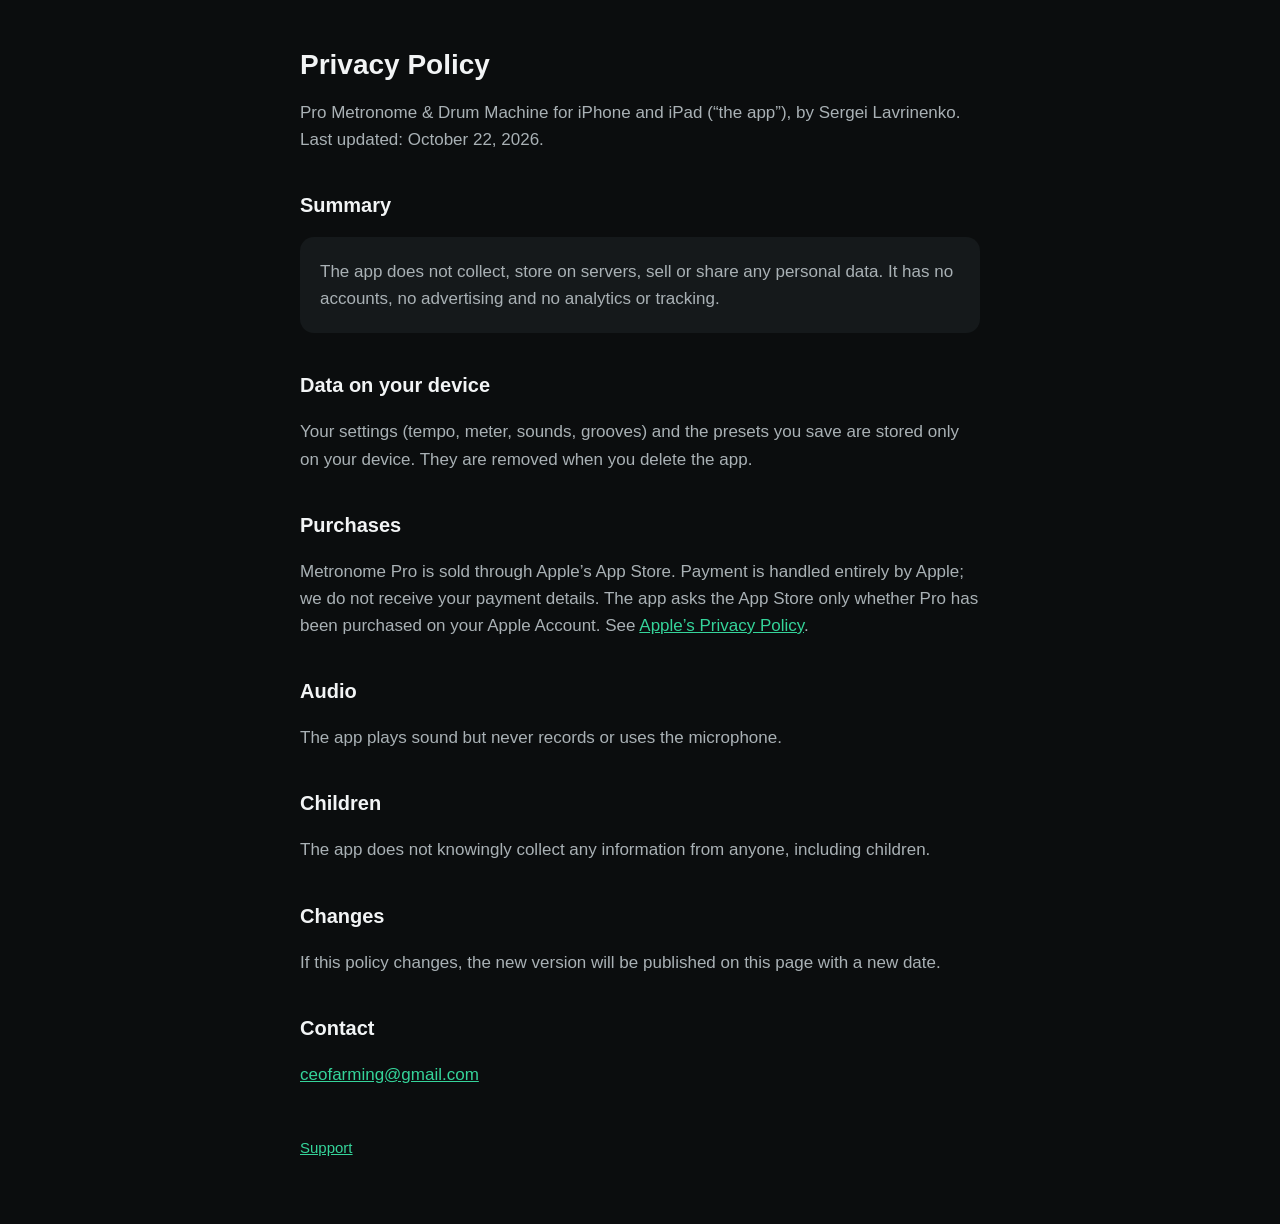
==== privacy.html @ 4091ba88 "Support and privacy pages for Pro Metronome & Drum Machine Co-Authored-By: Claude Opus 5.5 <noreply@" ====
<!doctype html>
<html lang="en">
<head>
  <meta charset="utf-8">
  <meta name="viewport" content="width=device-width, initial-scale=1">
  <title>Privacy Policy — Pro Metronome & Drum Machine</title>
  <link rel="stylesheet" href="style.css">
</head>
<body>
<main>
  <h1>Privacy Policy</h1>
  <p>Pro Metronome &amp; Drum Machine for iPhone and iPad (“the app”), by Sergei Lavrinenko.<br>
  Last updated: October 22, 2026.</p>

  <h2>Summary</h2>
  <div class="card">
    <p>The app does not collect, store on servers, sell or share any personal data. It has no accounts, no
    advertising and no analytics or tracking.</p>
  </div>

  <h2>Data on your device</h2>
  <p>Your settings (tempo, meter, sounds, grooves) and the presets you save are stored only on your device.
  They are removed when you delete the app.</p>

  <h2>Purchases</h2>
  <p>Metronome Pro is sold through Apple’s App Store. Payment is handled entirely by Apple; we do not receive
  your payment details. The app asks the App Store only whether Pro has been purchased on your Apple Account.
  See <a href="https://www.apple.com/legal/privacy/">Apple’s Privacy Policy</a>.</p>

  <h2>Audio</h2>
  <p>The app plays sound but never records or uses the microphone.</p>

  <h2>Children</h2>
  <p>The app does not knowingly collect any information from anyone, including children.</p>

  <h2>Changes</h2>
  <p>If this policy changes, the new version will be published on this page with a new date.</p>

  <h2>Contact</h2>
  <p><a href="mailto:ceofarming@gmail.com">ceofarming@gmail.com</a></p>

  <nav>
    <a href="index.html">Support</a>
  </nav>
</main>
</body>
</html>
---- style.css ----
:root {
  --bg: #0b0d0e;
  --text: #f2f4f5;
  --muted: #a9b1b5;
  --accent: #35d49a;
  --card: #15191b;
}
* { box-sizing: border-box; }
body {
  margin: 0;
  background: var(--bg);
  color: var(--text);
  font: 17px/1.6 -apple-system, BlinkMacSystemFont, "Segoe UI", Roboto, sans-serif;
}
main { max-width: 720px; margin: 0 auto; padding: 48px 20px 64px; }
header { display: flex; align-items: center; gap: 14px; margin-bottom: 32px; }
header img { width: 64px; height: 64px; border-radius: 14px; }
h1 { font-size: 28px; line-height: 1.2; margin: 0; }
h2 { font-size: 20px; margin: 36px 0 8px; }
p, li { color: var(--muted); }
strong { color: var(--text); }
a { color: var(--accent); }
.card { background: var(--card); border-radius: 14px; padding: 4px 20px; margin: 16px 0; }
nav { margin-top: 48px; font-size: 15px; }
nav a { margin-right: 16px; }
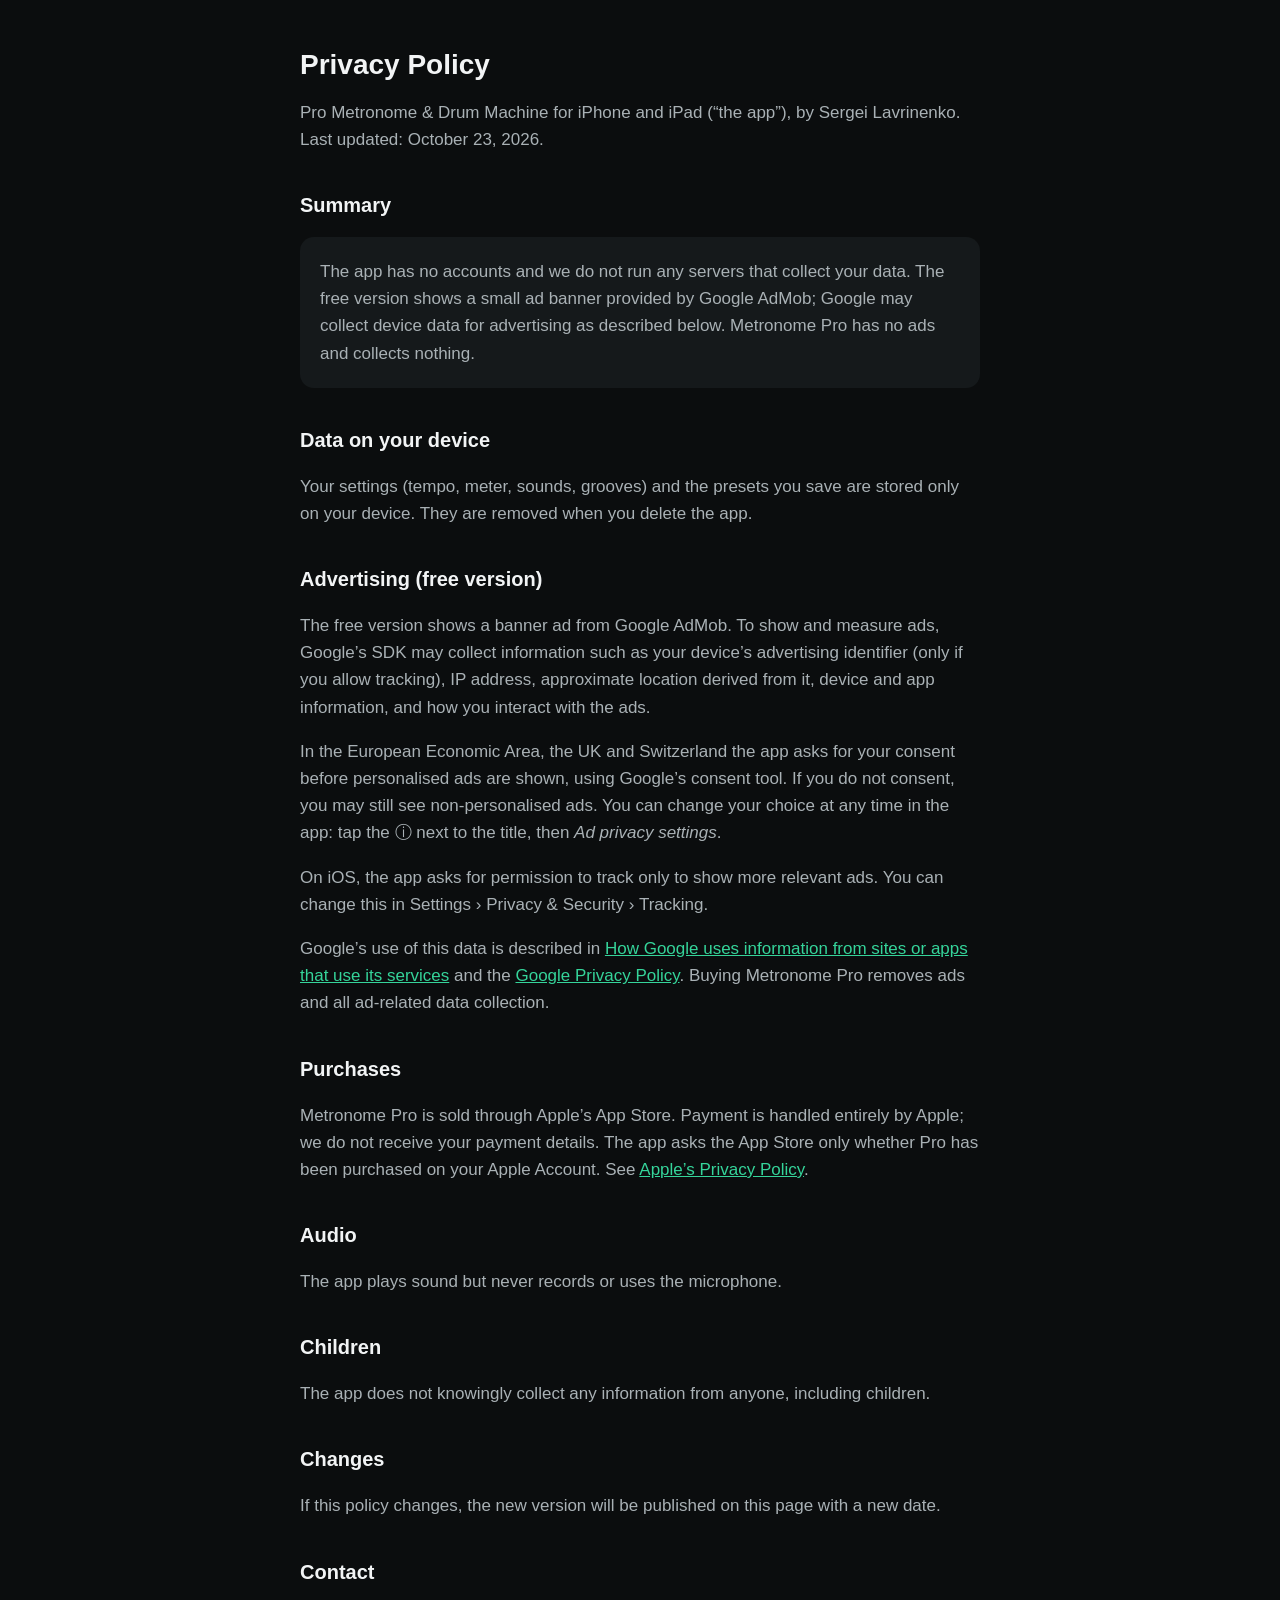
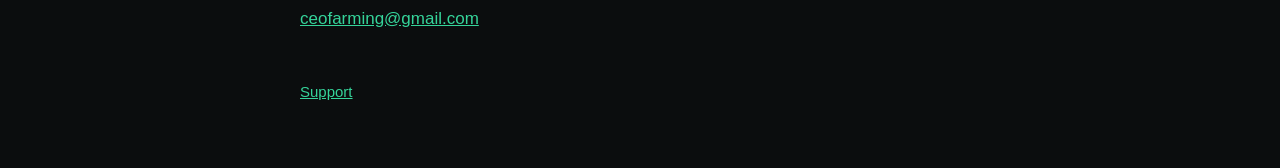
==== commit 33422c12: "Privacy policy: Google AdMob banner in the free version Co-Authored-By: Claude Opus 5.5 <noreply@ant" ====
--- a/privacy.html
+++ b/privacy.html
@@ -10,17 +10,33 @@
 <main>
   <h1>Privacy Policy</h1>
   <p>Pro Metronome &amp; Drum Machine for iPhone and iPad (“the app”), by Sergei Lavrinenko.<br>
-  Last updated: October 22, 2026.</p>
+  Last updated: October 23, 2026.</p>
 
   <h2>Summary</h2>
   <div class="card">
-    <p>The app does not collect, store on servers, sell or share any personal data. It has no accounts, no
-    advertising and no analytics or tracking.</p>
+    <p>The app has no accounts and we do not run any servers that collect your data. The free version shows
+    a small ad banner provided by Google AdMob; Google may collect device data for advertising as described
+    below. Metronome Pro has no ads and collects nothing.</p>
   </div>
 
   <h2>Data on your device</h2>
   <p>Your settings (tempo, meter, sounds, grooves) and the presets you save are stored only on your device.
   They are removed when you delete the app.</p>
+
+  <h2>Advertising (free version)</h2>
+  <p>The free version shows a banner ad from Google AdMob. To show and measure ads, Google’s SDK may
+  collect information such as your device’s advertising identifier (only if you allow tracking), IP address,
+  approximate location derived from it, device and app information, and how you interact with the ads.</p>
+  <p>In the European Economic Area, the UK and Switzerland the app asks for your consent before personalised
+  ads are shown, using Google’s consent tool. If you do not consent, you may still see non-personalised ads.
+  You can change your choice at any time in the app: tap the ⓘ next to the title, then
+  <em>Ad privacy settings</em>.</p>
+  <p>On iOS, the app asks for permission to track only to show more relevant ads. You can change this in
+  Settings › Privacy &amp; Security › Tracking.</p>
+  <p>Google’s use of this data is described in
+  <a href="https://policies.google.com/technologies/partner-sites">How Google uses information from sites or
+  apps that use its services</a> and the <a href="https://policies.google.com/privacy">Google Privacy Policy</a>.
+  Buying Metronome Pro removes ads and all ad-related data collection.</p>
 
   <h2>Purchases</h2>
   <p>Metronome Pro is sold through Apple’s App Store. Payment is handled entirely by Apple; we do not receive
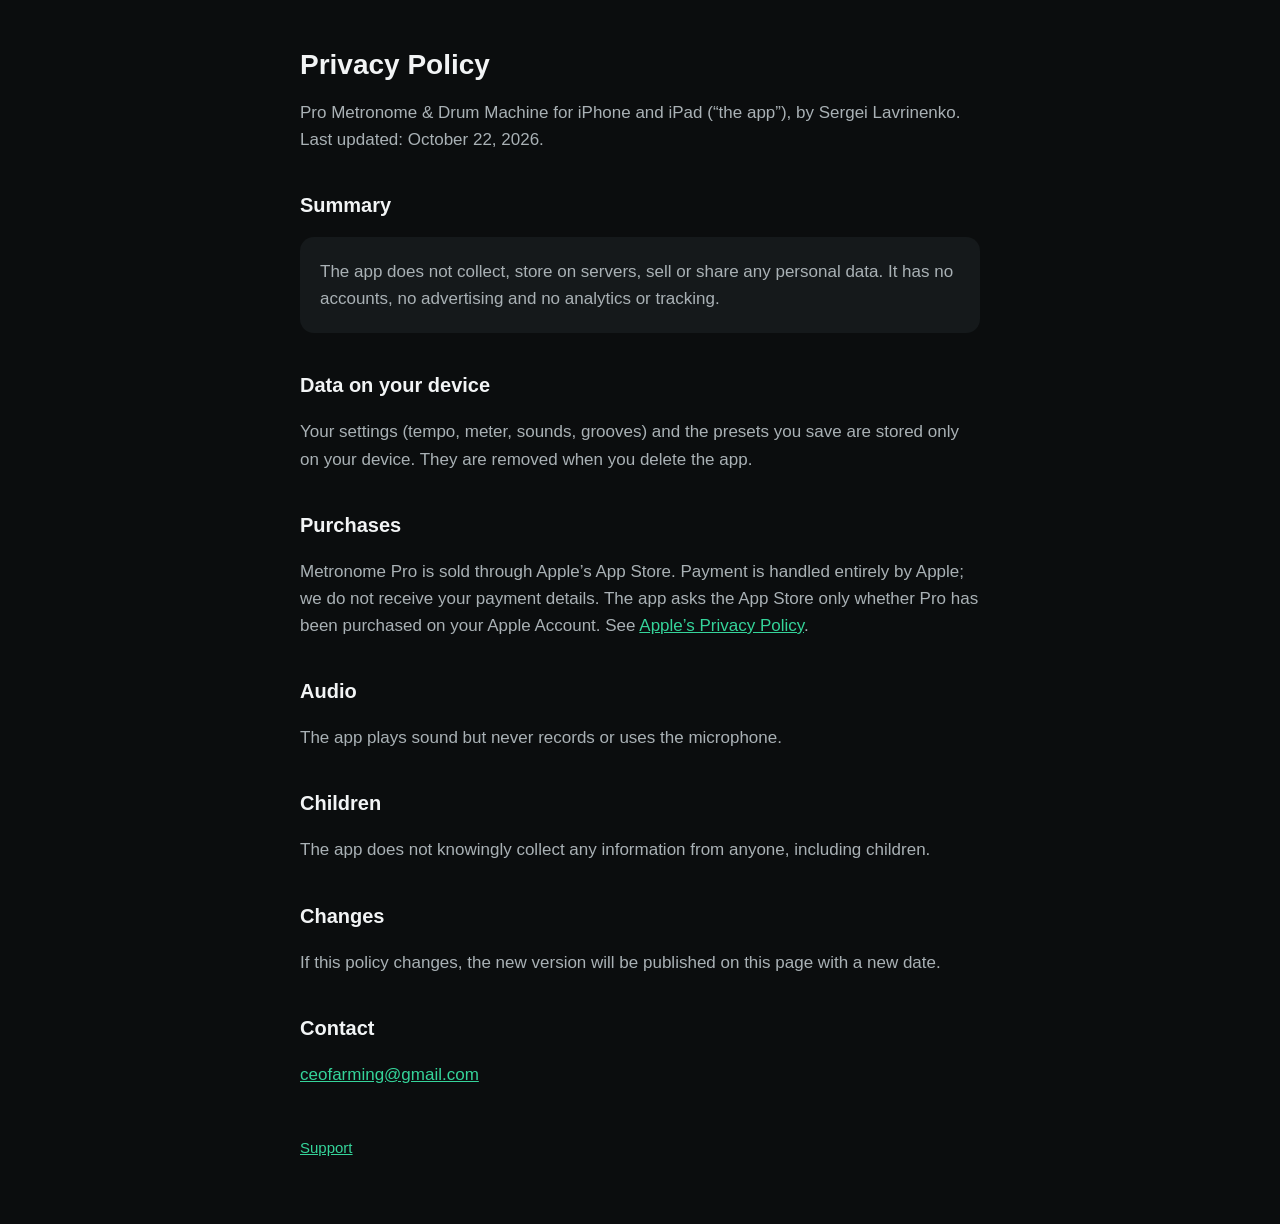
==== commit c9d6ff3c: "Revert "Privacy policy: Google AdMob banner in the free version" This reverts commit 33422c12575f4e0" ====
--- a/privacy.html
+++ b/privacy.html
@@ -10,33 +10,17 @@
 <main>
   <h1>Privacy Policy</h1>
   <p>Pro Metronome &amp; Drum Machine for iPhone and iPad (“the app”), by Sergei Lavrinenko.<br>
-  Last updated: October 23, 2026.</p>
+  Last updated: October 22, 2026.</p>
 
   <h2>Summary</h2>
   <div class="card">
-    <p>The app has no accounts and we do not run any servers that collect your data. The free version shows
-    a small ad banner provided by Google AdMob; Google may collect device data for advertising as described
-    below. Metronome Pro has no ads and collects nothing.</p>
+    <p>The app does not collect, store on servers, sell or share any personal data. It has no accounts, no
+    advertising and no analytics or tracking.</p>
   </div>
 
   <h2>Data on your device</h2>
   <p>Your settings (tempo, meter, sounds, grooves) and the presets you save are stored only on your device.
   They are removed when you delete the app.</p>
-
-  <h2>Advertising (free version)</h2>
-  <p>The free version shows a banner ad from Google AdMob. To show and measure ads, Google’s SDK may
-  collect information such as your device’s advertising identifier (only if you allow tracking), IP address,
-  approximate location derived from it, device and app information, and how you interact with the ads.</p>
-  <p>In the European Economic Area, the UK and Switzerland the app asks for your consent before personalised
-  ads are shown, using Google’s consent tool. If you do not consent, you may still see non-personalised ads.
-  You can change your choice at any time in the app: tap the ⓘ next to the title, then
-  <em>Ad privacy settings</em>.</p>
-  <p>On iOS, the app asks for permission to track only to show more relevant ads. You can change this in
-  Settings › Privacy &amp; Security › Tracking.</p>
-  <p>Google’s use of this data is described in
-  <a href="https://policies.google.com/technologies/partner-sites">How Google uses information from sites or
-  apps that use its services</a> and the <a href="https://policies.google.com/privacy">Google Privacy Policy</a>.
-  Buying Metronome Pro removes ads and all ad-related data collection.</p>
 
   <h2>Purchases</h2>
   <p>Metronome Pro is sold through Apple’s App Store. Payment is handled entirely by Apple; we do not receive
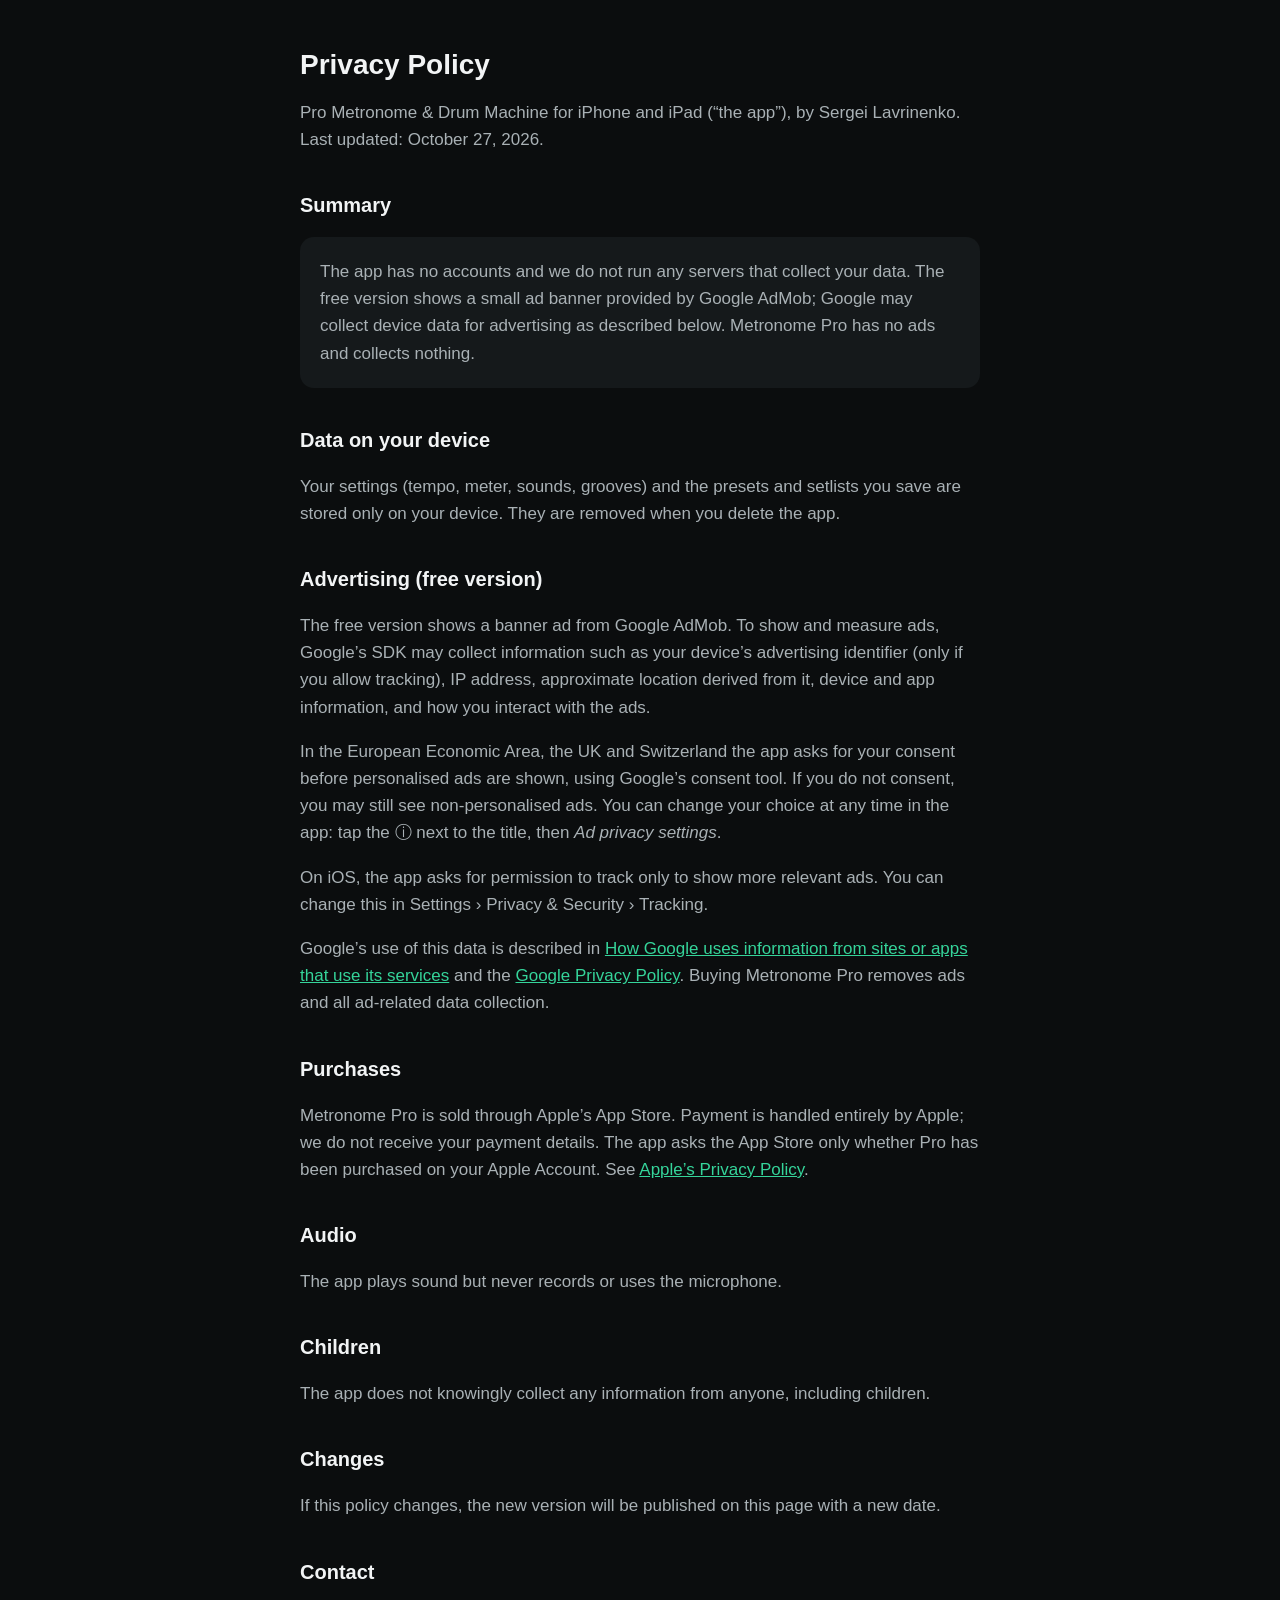
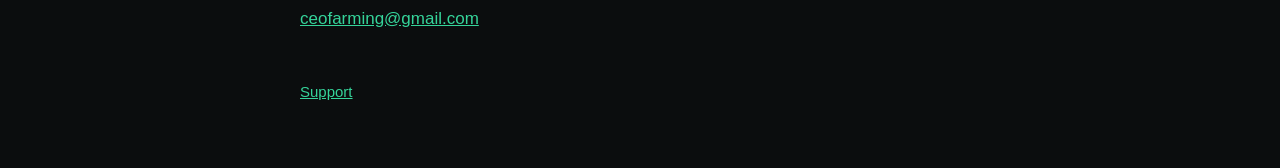
==== commit 23fccbf5: "Privacy policy: Google AdMob banner in the free version (3.0.1) Co-Authored-By: Claude Opus 5.5 <nor" ====
--- a/privacy.html
+++ b/privacy.html
@@ -10,17 +10,33 @@
 <main>
   <h1>Privacy Policy</h1>
   <p>Pro Metronome &amp; Drum Machine for iPhone and iPad (“the app”), by Sergei Lavrinenko.<br>
-  Last updated: October 22, 2026.</p>
+  Last updated: October 27, 2026.</p>
 
   <h2>Summary</h2>
   <div class="card">
-    <p>The app does not collect, store on servers, sell or share any personal data. It has no accounts, no
-    advertising and no analytics or tracking.</p>
+    <p>The app has no accounts and we do not run any servers that collect your data. The free version shows
+    a small ad banner provided by Google AdMob; Google may collect device data for advertising as described
+    below. Metronome Pro has no ads and collects nothing.</p>
   </div>
 
   <h2>Data on your device</h2>
-  <p>Your settings (tempo, meter, sounds, grooves) and the presets you save are stored only on your device.
+  <p>Your settings (tempo, meter, sounds, grooves) and the presets and setlists you save are stored only on your device.
   They are removed when you delete the app.</p>
+
+  <h2>Advertising (free version)</h2>
+  <p>The free version shows a banner ad from Google AdMob. To show and measure ads, Google’s SDK may
+  collect information such as your device’s advertising identifier (only if you allow tracking), IP address,
+  approximate location derived from it, device and app information, and how you interact with the ads.</p>
+  <p>In the European Economic Area, the UK and Switzerland the app asks for your consent before personalised
+  ads are shown, using Google’s consent tool. If you do not consent, you may still see non-personalised ads.
+  You can change your choice at any time in the app: tap the ⓘ next to the title, then
+  <em>Ad privacy settings</em>.</p>
+  <p>On iOS, the app asks for permission to track only to show more relevant ads. You can change this in
+  Settings › Privacy &amp; Security › Tracking.</p>
+  <p>Google’s use of this data is described in
+  <a href="https://policies.google.com/technologies/partner-sites">How Google uses information from sites or
+  apps that use its services</a> and the <a href="https://policies.google.com/privacy">Google Privacy Policy</a>.
+  Buying Metronome Pro removes ads and all ad-related data collection.</p>
 
   <h2>Purchases</h2>
   <p>Metronome Pro is sold through Apple’s App Store. Payment is handled entirely by Apple; we do not receive
